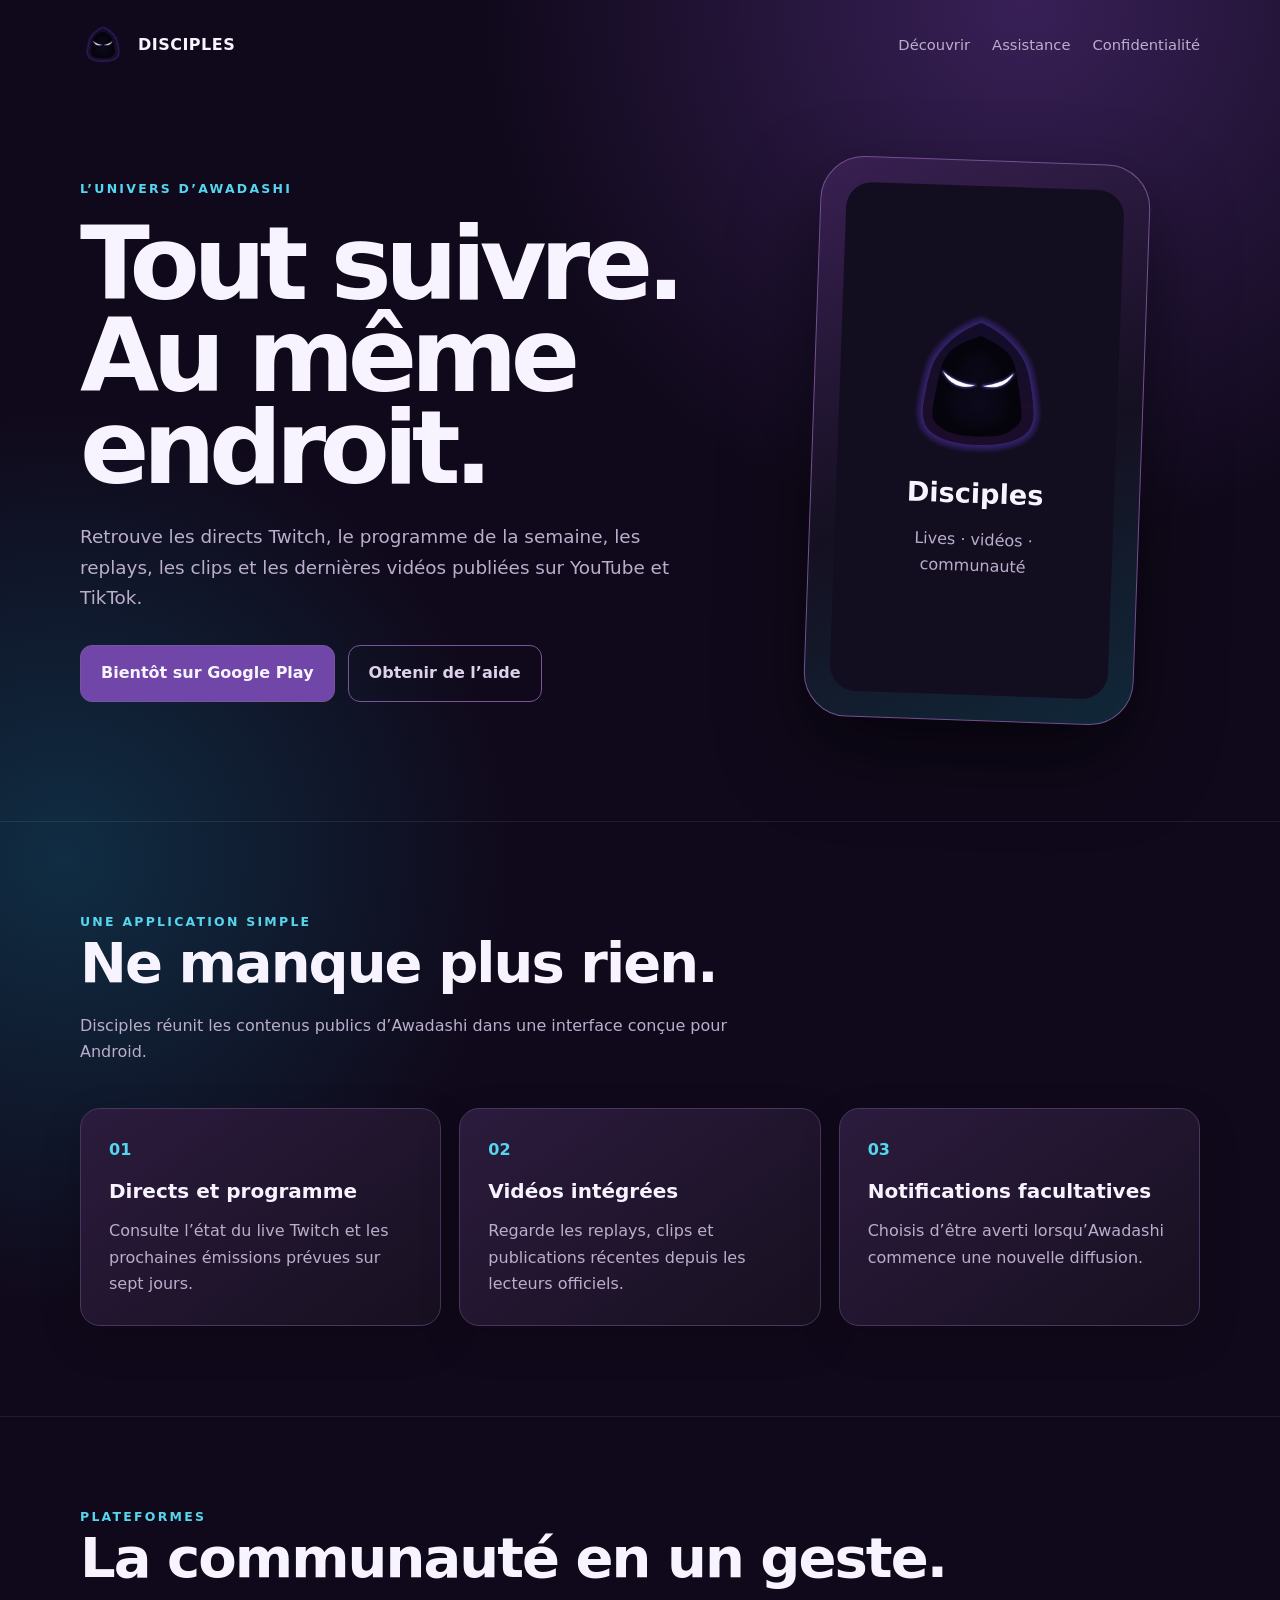
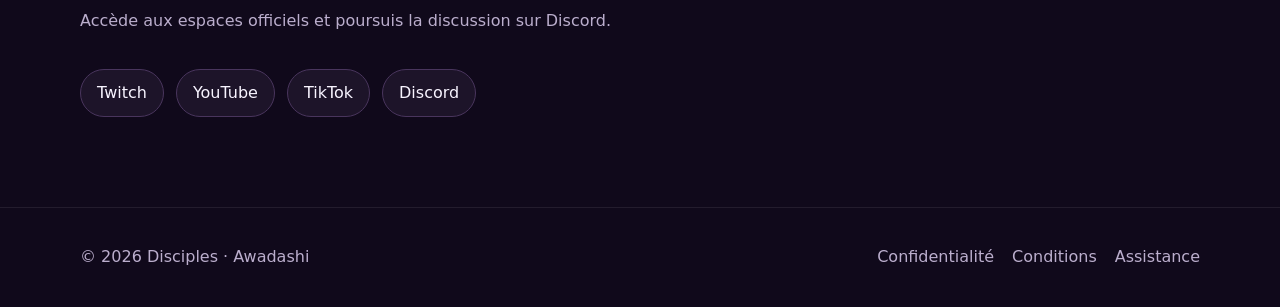
==== index.html @ 1d25e4a0 "Publier le site officiel Disciples" ====
<!doctype html><html lang="fr"><head><meta charset="utf-8"><meta name="viewport" content="width=device-width,initial-scale=1"><meta name="description" content="Disciples rassemble les lives, vidéos, clips et actualités d’Awadashi dans une seule application Android."><title>Disciples — L’application d’Awadashi</title><link rel="stylesheet" href="styles.css"></head><body><header class="wrap topbar"><a class="brand" href="index.html"><img src="assets/logo.png" alt=""><span>DISCIPLES</span></a><nav class="nav" aria-label="Navigation principale"><a href="#decouvrir">Découvrir</a><a href="support.html">Assistance</a><a href="privacy.html">Confidentialité</a></nav></header><main><section class="wrap hero"><div><div class="eyebrow">L’univers d’Awadashi</div><h1>Tout suivre.<br>Au même endroit.</h1><p>Retrouve les directs Twitch, le programme de la semaine, les replays, les clips et les dernières vidéos publiées sur YouTube et TikTok.</p><div class="actions"><a class="button" href="#disponibilite">Bientôt sur Google Play</a><a class="button secondary" href="support.html">Obtenir de l’aide</a></div></div><div class="device" aria-label="Aperçu de l’application"><div class="device-inner"><img src="assets/logo.png" alt="Logo Disciples"><strong>Disciples</strong><span>Lives · vidéos · communauté</span></div></div></section><section class="section" id="decouvrir"><div class="wrap"><div class="eyebrow">Une application simple</div><h2>Ne manque plus rien.</h2><p class="lead">Disciples réunit les contenus publics d’Awadashi dans une interface conçue pour Android.</p><div class="grid"><article class="card"><b>01</b><h3>Directs et programme</h3><p>Consulte l’état du live Twitch et les prochaines émissions prévues sur sept jours.</p></article><article class="card"><b>02</b><h3>Vidéos intégrées</h3><p>Regarde les replays, clips et publications récentes depuis les lecteurs officiels.</p></article><article class="card"><b>03</b><h3>Notifications facultatives</h3><p>Choisis d’être averti lorsqu’Awadashi commence une nouvelle diffusion.</p></article></div></div></section><section class="section" id="disponibilite"><div class="wrap"><div class="eyebrow">Plateformes</div><h2>La communauté en un geste.</h2><p class="lead">Accède aux espaces officiels et poursuis la discussion sur Discord.</p><div class="platforms"><span class="pill">Twitch</span><span class="pill">YouTube</span><span class="pill">TikTok</span><span class="pill">Discord</span></div></div></section></main><footer><div class="wrap footer-row"><span>© 2026 Disciples · Awadashi</span><div class="footer-links"><a href="privacy.html">Confidentialité</a><a href="terms.html">Conditions</a><a href="support.html">Assistance</a></div></div></footer></body></html>
---- styles.css ----
:root{color-scheme:dark;--ink:#f8f4ff;--muted:#bbaecd;--violet:#a574ea;--line:#49355d;--panel:#21162f;--deep:#10091b;--cyan:#55d6ee}*{box-sizing:border-box}html{scroll-behavior:smooth}body{margin:0;font:16px/1.65 Inter,ui-sans-serif,system-ui,-apple-system,"Segoe UI",sans-serif;color:var(--ink);background:radial-gradient(circle at 80% 0,#382057 0,transparent 34rem),radial-gradient(circle at 5% 45%,#102d43 0,transparent 28rem),var(--deep)}a{color:inherit}img{max-width:100%}.wrap{width:min(1120px,calc(100% - 40px));margin:auto}.topbar{display:flex;align-items:center;justify-content:space-between;padding:22px 0}.brand{display:flex;align-items:center;gap:12px;text-decoration:none;font-weight:800;letter-spacing:.03em}.brand img{width:46px;height:46px;object-fit:contain}.nav{display:flex;gap:22px;color:var(--muted);font-size:.92rem}.nav a{text-decoration:none}.nav a:hover,.nav a:focus-visible{color:#fff}.hero{min-height:72vh;display:grid;grid-template-columns:1.15fr .85fr;align-items:center;gap:70px;padding:70px 0 100px}.eyebrow{color:var(--cyan);font-size:.78rem;font-weight:800;letter-spacing:.18em;text-transform:uppercase}.hero h1{font-size:clamp(3.2rem,8vw,6.7rem);line-height:.9;letter-spacing:-.065em;margin:18px 0 28px}.hero p{max-width:620px;font-size:1.15rem;color:var(--muted)}.actions{display:flex;flex-wrap:wrap;gap:13px;margin-top:32px}.button{display:inline-flex;align-items:center;justify-content:center;padding:14px 20px;border:1px solid #77549b;border-radius:12px;text-decoration:none;font-weight:750;background:#7046a8}.button.secondary{background:transparent;color:#ded1ec}.device{justify-self:center;width:min(330px,85vw);aspect-ratio:10/17;border-radius:44px;border:1px solid #72518f;background:linear-gradient(155deg,#392052,#151021 55%,#102839);padding:25px;box-shadow:0 35px 80px #0008;transform:rotate(2deg)}.device-inner{height:100%;border-radius:26px;background:#130d20;display:flex;flex-direction:column;align-items:center;justify-content:center;text-align:center;padding:32px}.device-inner img{width:170px;height:170px;object-fit:contain}.device-inner strong{font-size:1.7rem}.device-inner span{color:var(--muted);margin-top:10px}.section{padding:90px 0;border-top:1px solid #ffffff14}.section h2,.legal h1{font-size:clamp(2rem,5vw,3.5rem);line-height:1.08;letter-spacing:-.035em;margin:0 0 20px}.lead{color:var(--muted);max-width:700px}.grid{display:grid;grid-template-columns:repeat(3,1fr);gap:18px;margin-top:42px}.card{padding:28px;border:1px solid var(--line);border-radius:20px;background:linear-gradient(145deg,#2b1b3d,#171020);box-shadow:0 15px 40px #0003}.card b{display:block;color:var(--cyan);margin-bottom:12px}.card h3{margin:0 0 10px;font-size:1.25rem}.card p{margin:0;color:var(--muted)}.platforms{display:flex;flex-wrap:wrap;gap:12px;margin-top:34px}.pill{border:1px solid var(--line);border-radius:999px;padding:10px 16px;background:#1d1429}.legal{width:min(800px,calc(100% - 40px));margin:70px auto 120px}.legal .eyebrow{margin-bottom:18px}.legal h2{font-size:1.35rem;margin:40px 0 10px}.legal p,.legal li{color:#d1c6dd}.notice{padding:18px 20px;border-left:3px solid var(--cyan);background:#182332;border-radius:6px}.contact{font-weight:700;color:#fff}footer{border-top:1px solid #ffffff14;padding:36px 0;color:var(--muted)}.footer-row{display:flex;justify-content:space-between;gap:20px;flex-wrap:wrap}.footer-links{display:flex;gap:18px;flex-wrap:wrap}.footer-links a{text-decoration:none}@media(max-width:760px){.nav{display:none}.hero{grid-template-columns:1fr;gap:35px;padding:45px 0 70px}.device{width:270px;transform:none}.grid{grid-template-columns:1fr}.section{padding:68px 0}.hero h1{font-size:3.9rem}}
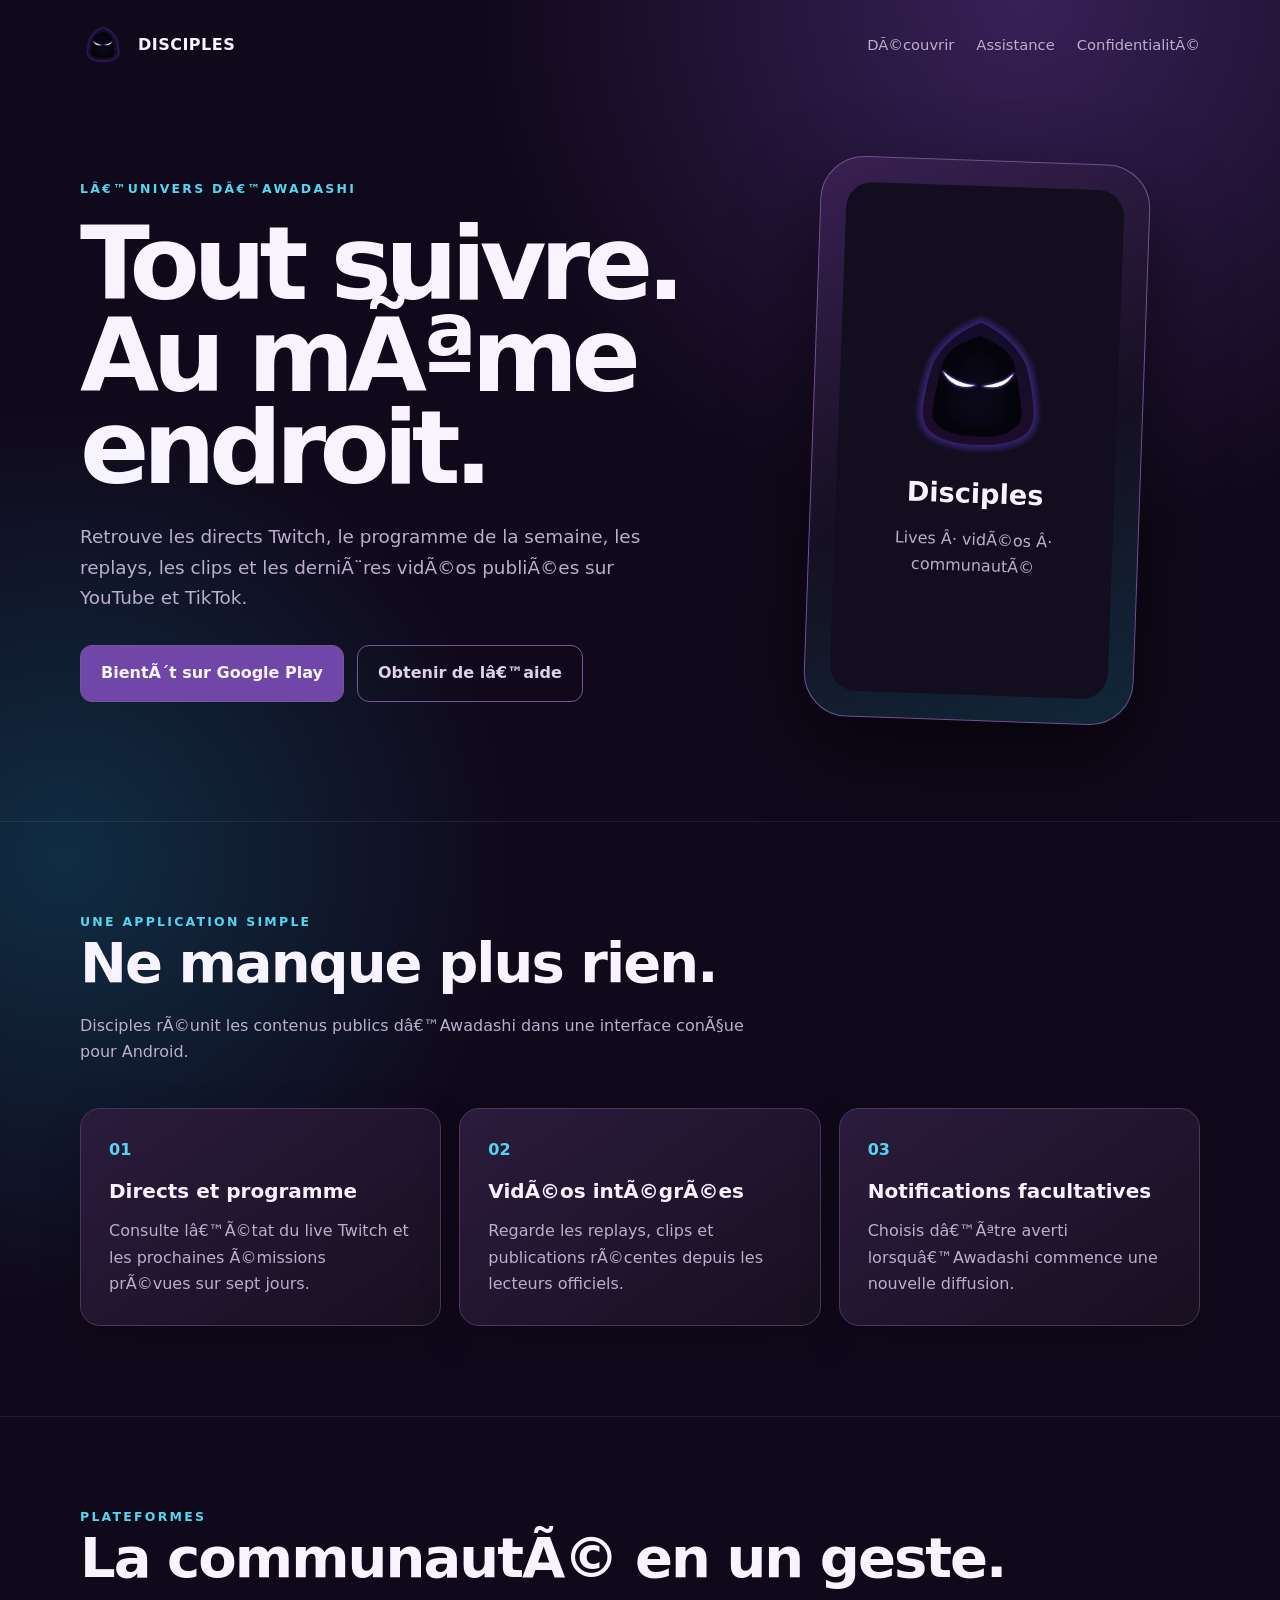
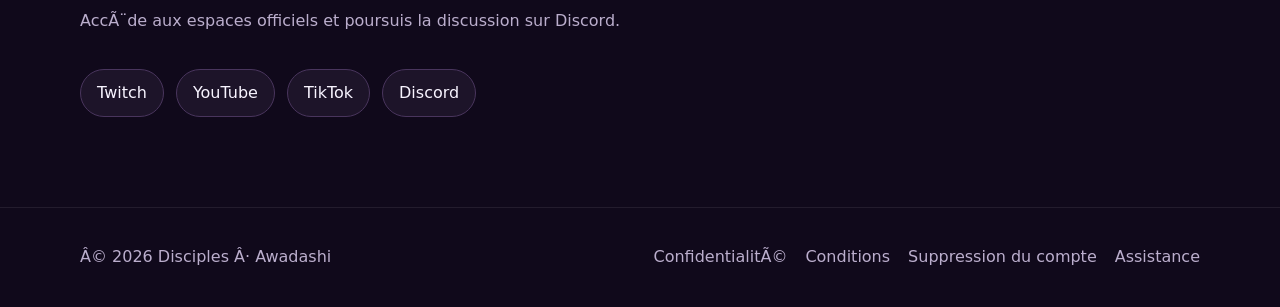
==== commit d5f57f6f: "Mettre à jour la confidentialité et la suppression des comptes" ====
--- a/index.html
+++ b/index.html
@@ -1 +1 @@
-<!doctype html><html lang="fr"><head><meta charset="utf-8"><meta name="viewport" content="width=device-width,initial-scale=1"><meta name="description" content="Disciples rassemble les lives, vidéos, clips et actualités d’Awadashi dans une seule application Android."><title>Disciples — L’application d’Awadashi</title><link rel="stylesheet" href="styles.css"></head><body><header class="wrap topbar"><a class="brand" href="index.html"><img src="assets/logo.png" alt=""><span>DISCIPLES</span></a><nav class="nav" aria-label="Navigation principale"><a href="#decouvrir">Découvrir</a><a href="support.html">Assistance</a><a href="privacy.html">Confidentialité</a></nav></header><main><section class="wrap hero"><div><div class="eyebrow">L’univers d’Awadashi</div><h1>Tout suivre.<br>Au même endroit.</h1><p>Retrouve les directs Twitch, le programme de la semaine, les replays, les clips et les dernières vidéos publiées sur YouTube et TikTok.</p><div class="actions"><a class="button" href="#disponibilite">Bientôt sur Google Play</a><a class="button secondary" href="support.html">Obtenir de l’aide</a></div></div><div class="device" aria-label="Aperçu de l’application"><div class="device-inner"><img src="assets/logo.png" alt="Logo Disciples"><strong>Disciples</strong><span>Lives · vidéos · communauté</span></div></div></section><section class="section" id="decouvrir"><div class="wrap"><div class="eyebrow">Une application simple</div><h2>Ne manque plus rien.</h2><p class="lead">Disciples réunit les contenus publics d’Awadashi dans une interface conçue pour Android.</p><div class="grid"><article class="card"><b>01</b><h3>Directs et programme</h3><p>Consulte l’état du live Twitch et les prochaines émissions prévues sur sept jours.</p></article><article class="card"><b>02</b><h3>Vidéos intégrées</h3><p>Regarde les replays, clips et publications récentes depuis les lecteurs officiels.</p></article><article class="card"><b>03</b><h3>Notifications facultatives</h3><p>Choisis d’être averti lorsqu’Awadashi commence une nouvelle diffusion.</p></article></div></div></section><section class="section" id="disponibilite"><div class="wrap"><div class="eyebrow">Plateformes</div><h2>La communauté en un geste.</h2><p class="lead">Accède aux espaces officiels et poursuis la discussion sur Discord.</p><div class="platforms"><span class="pill">Twitch</span><span class="pill">YouTube</span><span class="pill">TikTok</span><span class="pill">Discord</span></div></div></section></main><footer><div class="wrap footer-row"><span>© 2026 Disciples · Awadashi</span><div class="footer-links"><a href="privacy.html">Confidentialité</a><a href="terms.html">Conditions</a><a href="support.html">Assistance</a></div></div></footer></body></html>
+<!doctype html><html lang="fr"><head><meta charset="utf-8"><meta name="viewport" content="width=device-width,initial-scale=1"><meta name="description" content="Disciples rassemble les lives, vidÃ©os, clips et actualitÃ©s dâ€™Awadashi dans une seule application Android."><title>Disciples â€” Lâ€™application dâ€™Awadashi</title><link rel="stylesheet" href="styles.css"></head><body><header class="wrap topbar"><a class="brand" href="index.html"><img src="assets/logo.png" alt=""><span>DISCIPLES</span></a><nav class="nav" aria-label="Navigation principale"><a href="#decouvrir">DÃ©couvrir</a><a href="support.html">Assistance</a><a href="privacy.html">ConfidentialitÃ©</a></nav></header><main><section class="wrap hero"><div><div class="eyebrow">Lâ€™univers dâ€™Awadashi</div><h1>Tout suivre.<br>Au mÃªme endroit.</h1><p>Retrouve les directs Twitch, le programme de la semaine, les replays, les clips et les derniÃ¨res vidÃ©os publiÃ©es sur YouTube et TikTok.</p><div class="actions"><a class="button" href="#disponibilite">BientÃ´t sur Google Play</a><a class="button secondary" href="support.html">Obtenir de lâ€™aide</a></div></div><div class="device" aria-label="AperÃ§u de lâ€™application"><div class="device-inner"><img src="assets/logo.png" alt="Logo Disciples"><strong>Disciples</strong><span>Lives Â· vidÃ©os Â· communautÃ©</span></div></div></section><section class="section" id="decouvrir"><div class="wrap"><div class="eyebrow">Une application simple</div><h2>Ne manque plus rien.</h2><p class="lead">Disciples rÃ©unit les contenus publics dâ€™Awadashi dans une interface conÃ§ue pour Android.</p><div class="grid"><article class="card"><b>01</b><h3>Directs et programme</h3><p>Consulte lâ€™Ã©tat du live Twitch et les prochaines Ã©missions prÃ©vues sur sept jours.</p></article><article class="card"><b>02</b><h3>VidÃ©os intÃ©grÃ©es</h3><p>Regarde les replays, clips et publications rÃ©centes depuis les lecteurs officiels.</p></article><article class="card"><b>03</b><h3>Notifications facultatives</h3><p>Choisis dâ€™Ãªtre averti lorsquâ€™Awadashi commence une nouvelle diffusion.</p></article></div></div></section><section class="section" id="disponibilite"><div class="wrap"><div class="eyebrow">Plateformes</div><h2>La communautÃ© en un geste.</h2><p class="lead">AccÃ¨de aux espaces officiels et poursuis la discussion sur Discord.</p><div class="platforms"><span class="pill">Twitch</span><span class="pill">YouTube</span><span class="pill">TikTok</span><span class="pill">Discord</span></div></div></section></main><footer><div class="wrap footer-row"><span>Â© 2026 Disciples Â· Awadashi</span><div class="footer-links"><a href="privacy.html">ConfidentialitÃ©</a><a href="terms.html">Conditions</a><a href="delete-account.html">Suppression du compte</a><a href="support.html">Assistance</a></div></div></footer></body></html>
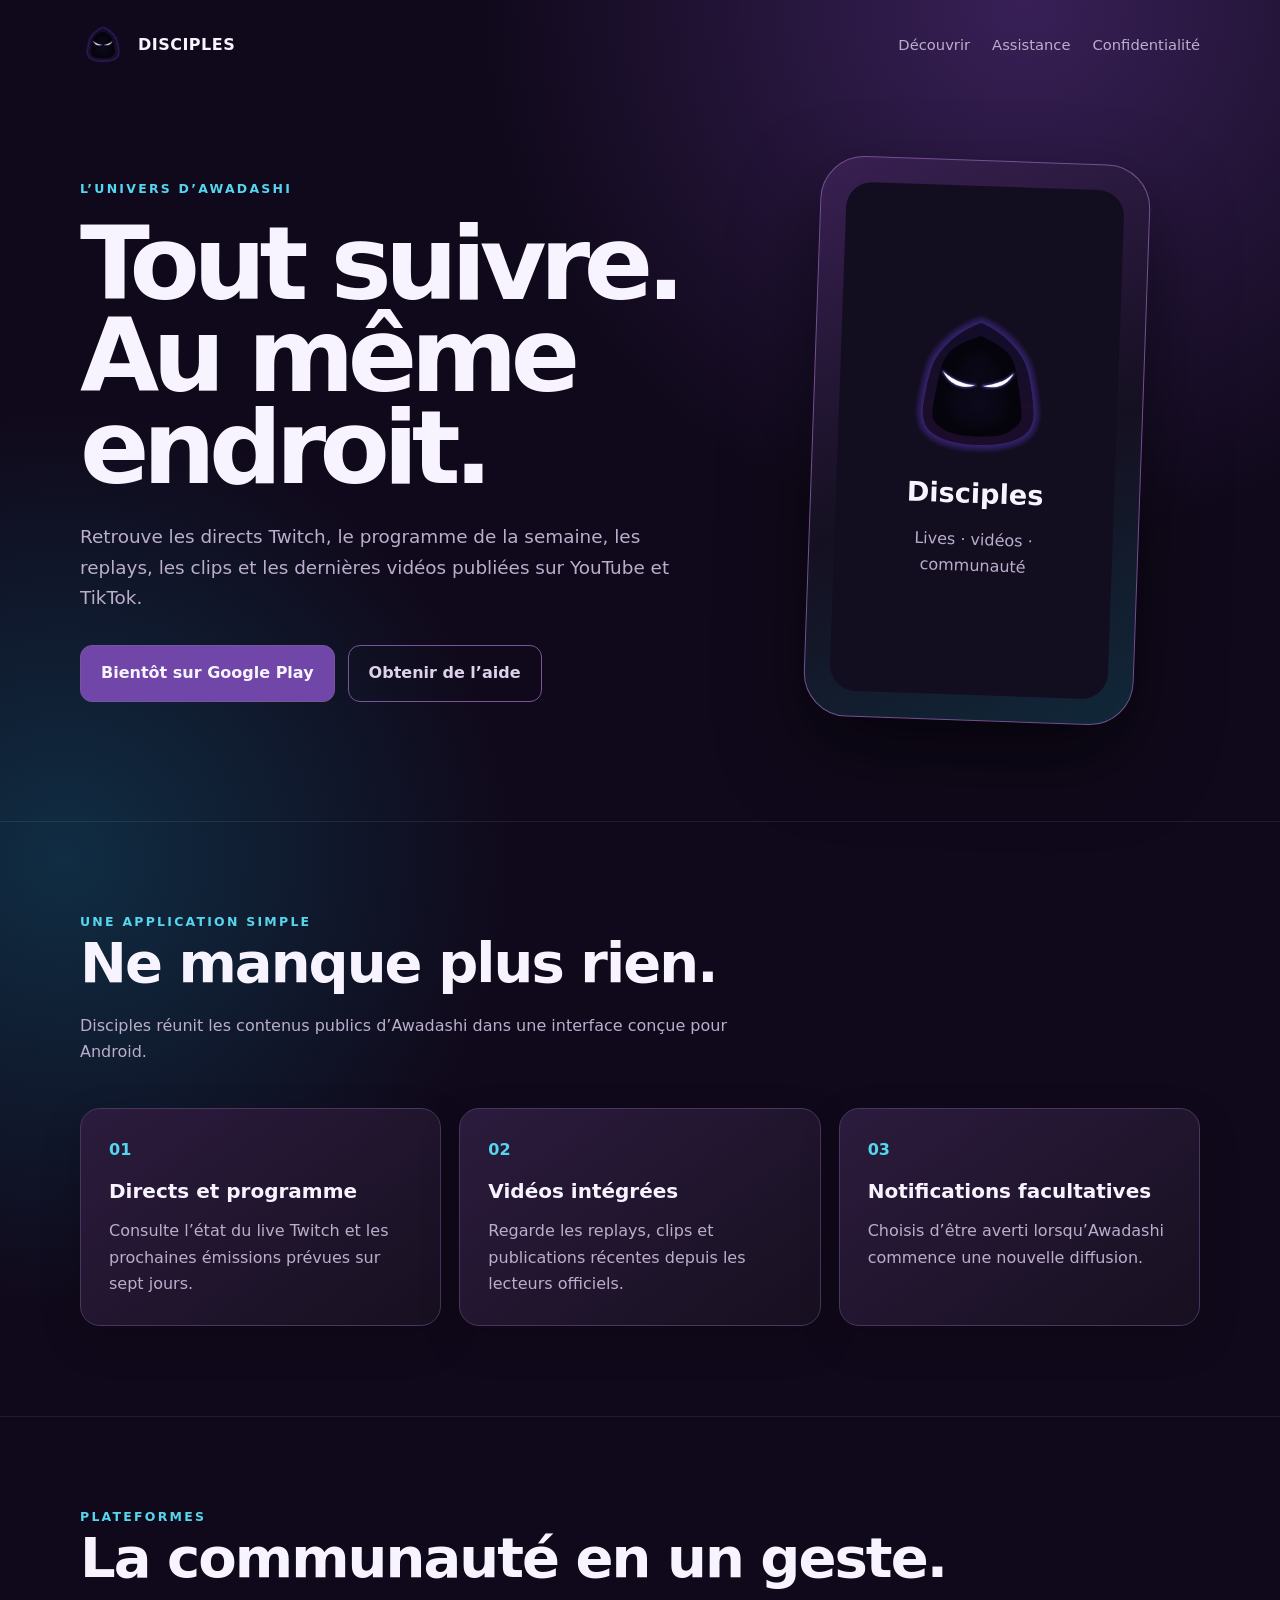
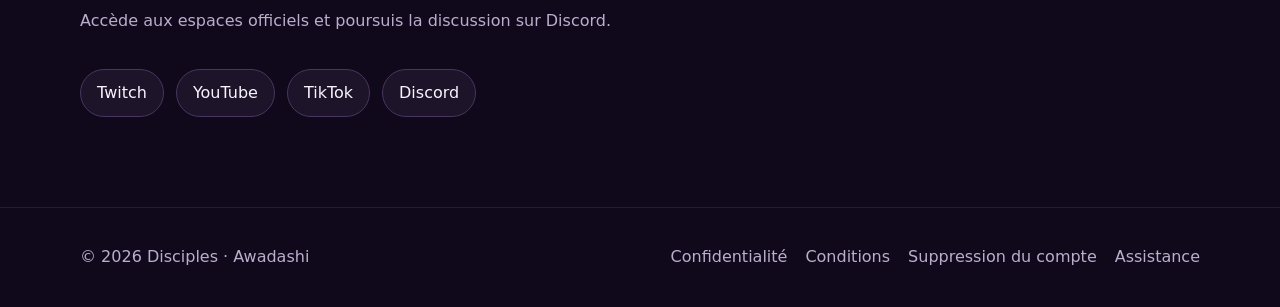
==== commit e0612f5f: "Corriger l'encodage des pages juridiques" ====
--- a/index.html
+++ b/index.html
@@ -1 +1,2 @@
-<!doctype html><html lang="fr"><head><meta charset="utf-8"><meta name="viewport" content="width=device-width,initial-scale=1"><meta name="description" content="Disciples rassemble les lives, vidÃ©os, clips et actualitÃ©s dâ€™Awadashi dans une seule application Android."><title>Disciples â€” Lâ€™application dâ€™Awadashi</title><link rel="stylesheet" href="styles.css"></head><body><header class="wrap topbar"><a class="brand" href="index.html"><img src="assets/logo.png" alt=""><span>DISCIPLES</span></a><nav class="nav" aria-label="Navigation principale"><a href="#decouvrir">DÃ©couvrir</a><a href="support.html">Assistance</a><a href="privacy.html">ConfidentialitÃ©</a></nav></header><main><section class="wrap hero"><div><div class="eyebrow">Lâ€™univers dâ€™Awadashi</div><h1>Tout suivre.<br>Au mÃªme endroit.</h1><p>Retrouve les directs Twitch, le programme de la semaine, les replays, les clips et les derniÃ¨res vidÃ©os publiÃ©es sur YouTube et TikTok.</p><div class="actions"><a class="button" href="#disponibilite">BientÃ´t sur Google Play</a><a class="button secondary" href="support.html">Obtenir de lâ€™aide</a></div></div><div class="device" aria-label="AperÃ§u de lâ€™application"><div class="device-inner"><img src="assets/logo.png" alt="Logo Disciples"><strong>Disciples</strong><span>Lives Â· vidÃ©os Â· communautÃ©</span></div></div></section><section class="section" id="decouvrir"><div class="wrap"><div class="eyebrow">Une application simple</div><h2>Ne manque plus rien.</h2><p class="lead">Disciples rÃ©unit les contenus publics dâ€™Awadashi dans une interface conÃ§ue pour Android.</p><div class="grid"><article class="card"><b>01</b><h3>Directs et programme</h3><p>Consulte lâ€™Ã©tat du live Twitch et les prochaines Ã©missions prÃ©vues sur sept jours.</p></article><article class="card"><b>02</b><h3>VidÃ©os intÃ©grÃ©es</h3><p>Regarde les replays, clips et publications rÃ©centes depuis les lecteurs officiels.</p></article><article class="card"><b>03</b><h3>Notifications facultatives</h3><p>Choisis dâ€™Ãªtre averti lorsquâ€™Awadashi commence une nouvelle diffusion.</p></article></div></div></section><section class="section" id="disponibilite"><div class="wrap"><div class="eyebrow">Plateformes</div><h2>La communautÃ© en un geste.</h2><p class="lead">AccÃ¨de aux espaces officiels et poursuis la discussion sur Discord.</p><div class="platforms"><span class="pill">Twitch</span><span class="pill">YouTube</span><span class="pill">TikTok</span><span class="pill">Discord</span></div></div></section></main><footer><div class="wrap footer-row"><span>Â© 2026 Disciples Â· Awadashi</span><div class="footer-links"><a href="privacy.html">ConfidentialitÃ©</a><a href="terms.html">Conditions</a><a href="delete-account.html">Suppression du compte</a><a href="support.html">Assistance</a></div></div></footer></body></html>
+<!doctype html><html lang="fr"><head><meta charset="utf-8"><meta name="viewport" content="width=device-width,initial-scale=1"><meta name="description" content="Disciples rassemble les lives, vidéos, clips et actualités d’Awadashi dans une seule application Android."><title>Disciples — L’application d’Awadashi</title><link rel="stylesheet" href="styles.css"></head><body><header class="wrap topbar"><a class="brand" href="index.html"><img src="assets/logo.png" alt=""><span>DISCIPLES</span></a><nav class="nav" aria-label="Navigation principale"><a href="#decouvrir">Découvrir</a><a href="support.html">Assistance</a><a href="privacy.html">Confidentialité</a></nav></header><main><section class="wrap hero"><div><div class="eyebrow">L’univers d’Awadashi</div><h1>Tout suivre.<br>Au même endroit.</h1><p>Retrouve les directs Twitch, le programme de la semaine, les replays, les clips et les dernières vidéos publiées sur YouTube et TikTok.</p><div class="actions"><a class="button" href="#disponibilite">Bientôt sur Google Play</a><a class="button secondary" href="support.html">Obtenir de l’aide</a></div></div><div class="device" aria-label="Aperçu de l’application"><div class="device-inner"><img src="assets/logo.png" alt="Logo Disciples"><strong>Disciples</strong><span>Lives · vidéos · communauté</span></div></div></section><section class="section" id="decouvrir"><div class="wrap"><div class="eyebrow">Une application simple</div><h2>Ne manque plus rien.</h2><p class="lead">Disciples réunit les contenus publics d’Awadashi dans une interface conçue pour Android.</p><div class="grid"><article class="card"><b>01</b><h3>Directs et programme</h3><p>Consulte l’état du live Twitch et les prochaines émissions prévues sur sept jours.</p></article><article class="card"><b>02</b><h3>Vidéos intégrées</h3><p>Regarde les replays, clips et publications récentes depuis les lecteurs officiels.</p></article><article class="card"><b>03</b><h3>Notifications facultatives</h3><p>Choisis d’être averti lorsqu’Awadashi commence une nouvelle diffusion.</p></article></div></div></section><section class="section" id="disponibilite"><div class="wrap"><div class="eyebrow">Plateformes</div><h2>La communauté en un geste.</h2><p class="lead">Accède aux espaces officiels et poursuis la discussion sur Discord.</p><div class="platforms"><span class="pill">Twitch</span><span class="pill">YouTube</span><span class="pill">TikTok</span><span class="pill">Discord</span></div></div></section></main><footer><div class="wrap footer-row"><span>© 2026 Disciples · Awadashi</span><div class="footer-links"><a href="privacy.html">Confidentialité</a><a href="terms.html">Conditions</a><a href="delete-account.html">Suppression du compte</a><a href="support.html">Assistance</a></div></div></footer></body></html>
+
